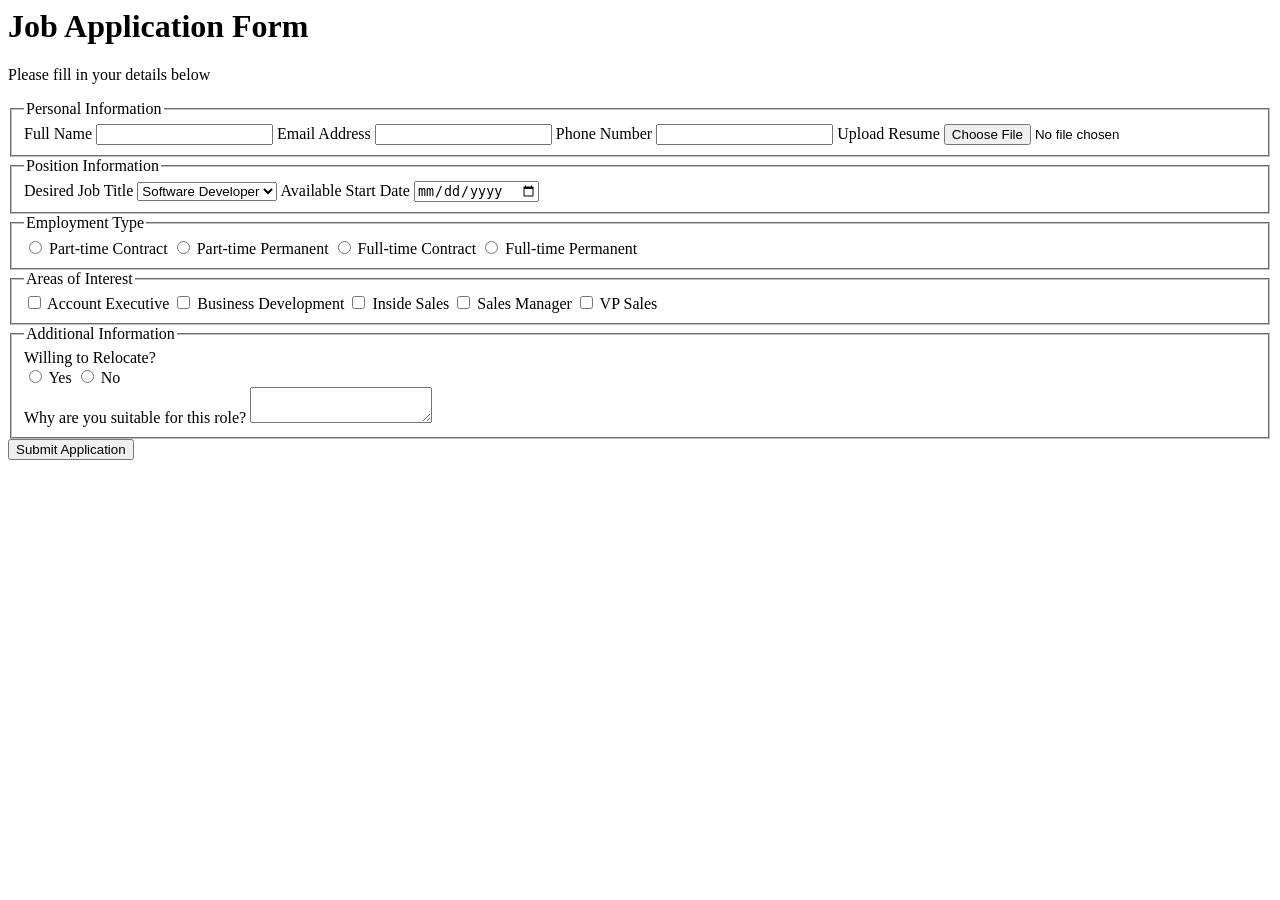
==== index.html @ 7172d6a9 "Changed all code for Better look" ====
<body>
    <div class="container">
        <h1>Job Application Form</h1>
        <p class="subtitle">Please fill in your details below</p>

        <form onsubmit="return validateForm()">
            <fieldset>
                <legend>Personal Information</legend>

                <label for="fullname">Full Name</label>
                <input type="text" id="fullname" name="fullname">

                <label for="email">Email Address</label>
                <input type="email" id="email" name="email">

                <label for="telephone">Phone Number</label>
                <input type="tel" id="telephone" name="telephone">

                <label for="resume">Upload Resume</label>
                <input type="file" id="resume" name="resume">
            </fieldset>

            <fieldset>
                <legend>Position Information</legend>

                <label for="jobtitle">Desired Job Title</label>
                <select id="jobtitle" name="jobtitle">
                    <option>Software Developer</option>
                    <option>Web Designer</option>
                    <option>Data Analyst</option>
                </select>

                <label for="startdate">Available Start Date</label>
                <input type="date" id="startdate" name="startdate">
            </fieldset>

            <fieldset>
                <legend>Employment Type</legend>
                <div class="radio-group">
                    <label><input type="radio" name="employment"> Part-time Contract</label>
                    <label><input type="radio" name="employment"> Part-time Permanent</label>
                    <label><input type="radio" name="employment"> Full-time Contract</label>
                    <label><input type="radio" name="employment"> Full-time Permanent</label>
                </div>
            </fieldset>

            <fieldset>
                <legend>Areas of Interest</legend>
                <div class="checkbox-group">
                    <label><input type="checkbox"> Account Executive</label>
                    <label><input type="checkbox"> Business Development</label>
                    <label><input type="checkbox"> Inside Sales</label>
                    <label><input type="checkbox"> Sales Manager</label>
                    <label><input type="checkbox"> VP Sales</label>
                </div>
            </fieldset>

            <fieldset>
                <legend>Additional Information</legend>

                <label>Willing to Relocate?</label>
                <div class="radio-group">
                    <label><input type="radio" name="relocate"> Yes</label>
                    <label><input type="radio" name="relocate"> No</label>
                </div>

                <label for="message">Why are you suitable for this role?</label>
                <textarea id="message" name="message"></textarea>
            </fieldset>

            <button type="submit">Submit Application</button>
        </form>
    </div>
</body>
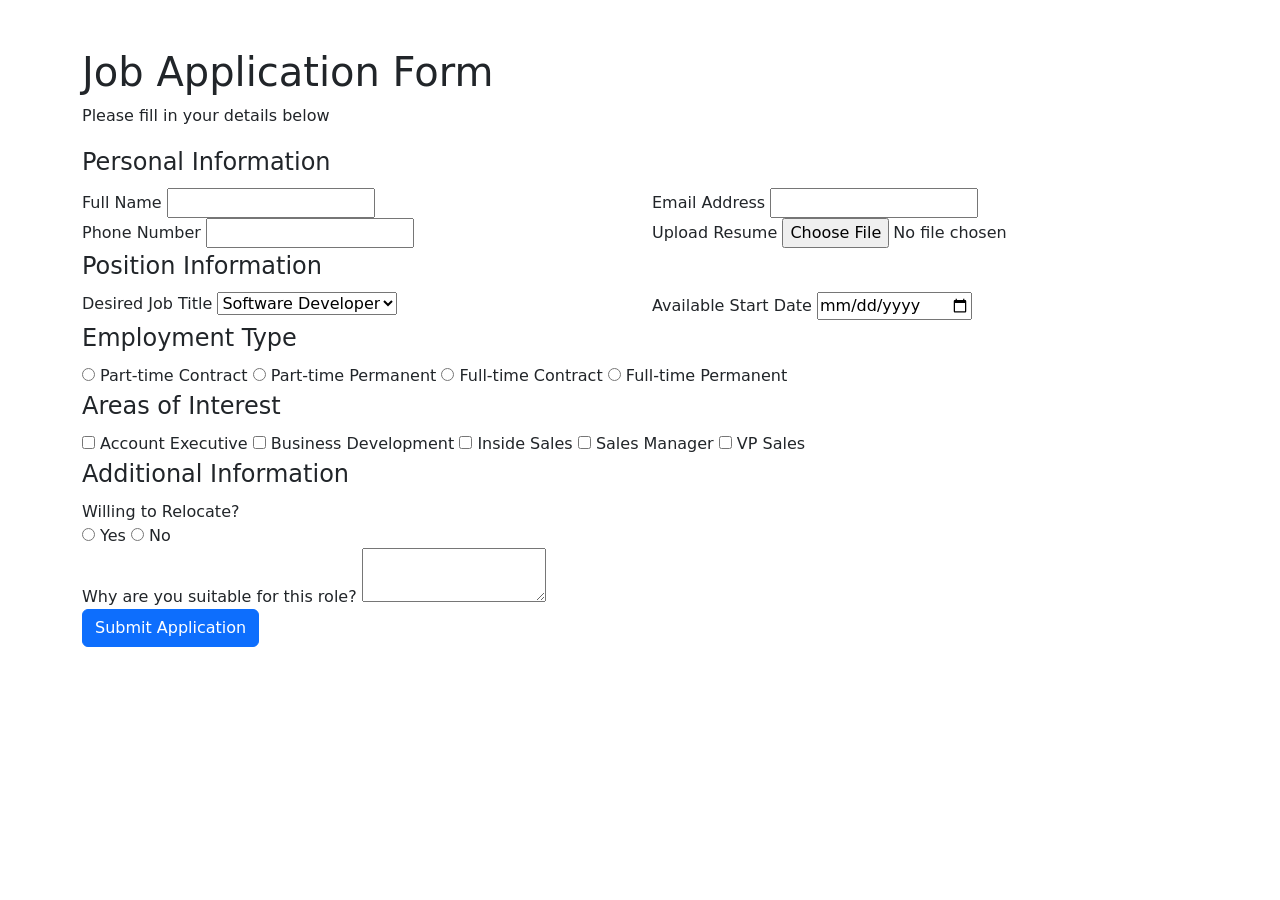
==== commit 2e0b64e2: "Bootstrap Fix test" ====
--- a/index.html
+++ b/index.html
@@ -1,74 +1,107 @@
+<!DOCTYPE html>
+<html lang="en">
+<head>
+    <meta charset="UTF-8">
+    <meta name="viewport" content="width=device-width, initial-scale=1.0">
+    <title>Job Application Form</title>
+
+    <link href="https://cdn.jsdelivr.net/npm/bootstrap@5.3.3/dist/css/bootstrap.min.css" rel="stylesheet">
+    <link rel="stylesheet" href="style.css">
+</head>
 <body>
-    <div class="container">
-        <h1>Job Application Form</h1>
-        <p class="subtitle">Please fill in your details below</p>
+    <div class="container py-5">
+        <div class="form-card">
+            <h1>Job Application Form</h1>
+            <p class="subtitle">Please fill in your details below</p>
 
-        <form onsubmit="return validateForm()">
-            <fieldset>
-                <legend>Personal Information</legend>
+            <form onsubmit="return validateForm()">
+                <fieldset>
+                    <legend>Personal Information</legend>
 
-                <label for="fullname">Full Name</label>
-                <input type="text" id="fullname" name="fullname">
+                    <div class="row">
+                        <div class="col-md-6">
+                            <label for="fullname">Full Name</label>
+                            <input type="text" id="fullname" name="fullname">
+                        </div>
 
-                <label for="email">Email Address</label>
-                <input type="email" id="email" name="email">
+                        <div class="col-md-6">
+                            <label for="email">Email Address</label>
+                            <input type="email" id="email" name="email">
+                        </div>
+                    </div>
 
-                <label for="telephone">Phone Number</label>
-                <input type="tel" id="telephone" name="telephone">
+                    <div class="row">
+                        <div class="col-md-6">
+                            <label for="telephone">Phone Number</label>
+                            <input type="tel" id="telephone" name="telephone">
+                        </div>
 
-                <label for="resume">Upload Resume</label>
-                <input type="file" id="resume" name="resume">
-            </fieldset>
+                        <div class="col-md-6">
+                            <label for="resume">Upload Resume</label>
+                            <input type="file" id="resume" name="resume">
+                        </div>
+                    </div>
+                </fieldset>
 
-            <fieldset>
-                <legend>Position Information</legend>
+                <fieldset>
+                    <legend>Position Information</legend>
 
-                <label for="jobtitle">Desired Job Title</label>
-                <select id="jobtitle" name="jobtitle">
-                    <option>Software Developer</option>
-                    <option>Web Designer</option>
-                    <option>Data Analyst</option>
-                </select>
+                    <div class="row">
+                        <div class="col-md-6">
+                            <label for="jobtitle">Desired Job Title</label>
+                            <select id="jobtitle" name="jobtitle">
+                                <option>Software Developer</option>
+                                <option>Web Designer</option>
+                                <option>Data Analyst</option>
+                            </select>
+                        </div>
 
-                <label for="startdate">Available Start Date</label>
-                <input type="date" id="startdate" name="startdate">
-            </fieldset>
+                        <div class="col-md-6">
+                            <label for="startdate">Available Start Date</label>
+                            <input type="date" id="startdate" name="startdate">
+                        </div>
+                    </div>
+                </fieldset>
 
-            <fieldset>
-                <legend>Employment Type</legend>
-                <div class="radio-group">
-                    <label><input type="radio" name="employment"> Part-time Contract</label>
-                    <label><input type="radio" name="employment"> Part-time Permanent</label>
-                    <label><input type="radio" name="employment"> Full-time Contract</label>
-                    <label><input type="radio" name="employment"> Full-time Permanent</label>
-                </div>
-            </fieldset>
+                <fieldset>
+                    <legend>Employment Type</legend>
+                    <div class="radio-group">
+                        <label><input type="radio" name="employment"> Part-time Contract</label>
+                        <label><input type="radio" name="employment"> Part-time Permanent</label>
+                        <label><input type="radio" name="employment"> Full-time Contract</label>
+                        <label><input type="radio" name="employment"> Full-time Permanent</label>
+                    </div>
+                </fieldset>
 
-            <fieldset>
-                <legend>Areas of Interest</legend>
-                <div class="checkbox-group">
-                    <label><input type="checkbox"> Account Executive</label>
-                    <label><input type="checkbox"> Business Development</label>
-                    <label><input type="checkbox"> Inside Sales</label>
-                    <label><input type="checkbox"> Sales Manager</label>
-                    <label><input type="checkbox"> VP Sales</label>
-                </div>
-            </fieldset>
+                <fieldset>
+                    <legend>Areas of Interest</legend>
+                    <div class="checkbox-group">
+                        <label><input type="checkbox"> Account Executive</label>
+                        <label><input type="checkbox"> Business Development</label>
+                        <label><input type="checkbox"> Inside Sales</label>
+                        <label><input type="checkbox"> Sales Manager</label>
+                        <label><input type="checkbox"> VP Sales</label>
+                    </div>
+                </fieldset>
 
-            <fieldset>
-                <legend>Additional Information</legend>
+                <fieldset>
+                    <legend>Additional Information</legend>
 
-                <label>Willing to Relocate?</label>
-                <div class="radio-group">
-                    <label><input type="radio" name="relocate"> Yes</label>
-                    <label><input type="radio" name="relocate"> No</label>
-                </div>
+                    <label>Willing to Relocate?</label>
+                    <div class="radio-group">
+                        <label><input type="radio" name="relocate"> Yes</label>
+                        <label><input type="radio" name="relocate"> No</label>
+                    </div>
 
-                <label for="message">Why are you suitable for this role?</label>
-                <textarea id="message" name="message"></textarea>
-            </fieldset>
+                    <label for="message">Why are you suitable for this role?</label>
+                    <textarea id="message" name="message"></textarea>
+                </fieldset>
 
-            <button type="submit">Submit Application</button>
-        </form>
+                <button type="submit" class="btn btn-primary submit-btn">Submit Application</button>
+            </form>
+        </div>
     </div>
-</body>+
+    <script src="https://cdn.jsdelivr.net/npm/bootstrap@5.3.3/dist/js/bootstrap.bundle.min.js"></script>
+</body>
+</html>
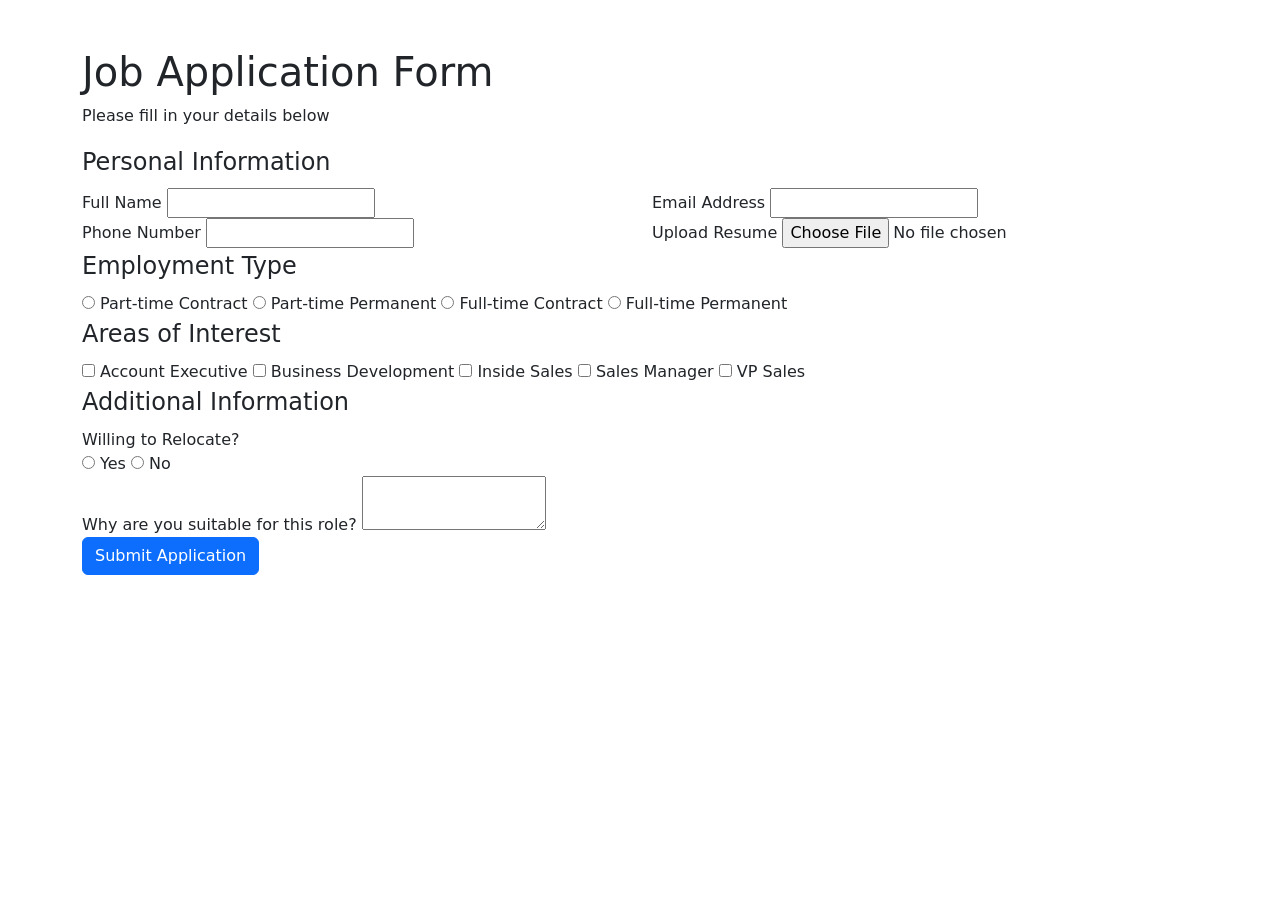
==== commit e05a2b8f: "Bootstrap Fix test" ====
--- a/index.html
+++ b/index.html
@@ -44,26 +44,6 @@
                 </fieldset>
 
                 <fieldset>
-                    <legend>Position Information</legend>
-
-                    <div class="row">
-                        <div class="col-md-6">
-                            <label for="jobtitle">Desired Job Title</label>
-                            <select id="jobtitle" name="jobtitle">
-                                <option>Software Developer</option>
-                                <option>Web Designer</option>
-                                <option>Data Analyst</option>
-                            </select>
-                        </div>
-
-                        <div class="col-md-6">
-                            <label for="startdate">Available Start Date</label>
-                            <input type="date" id="startdate" name="startdate">
-                        </div>
-                    </div>
-                </fieldset>
-
-                <fieldset>
                     <legend>Employment Type</legend>
                     <div class="radio-group">
                         <label><input type="radio" name="employment"> Part-time Contract</label>
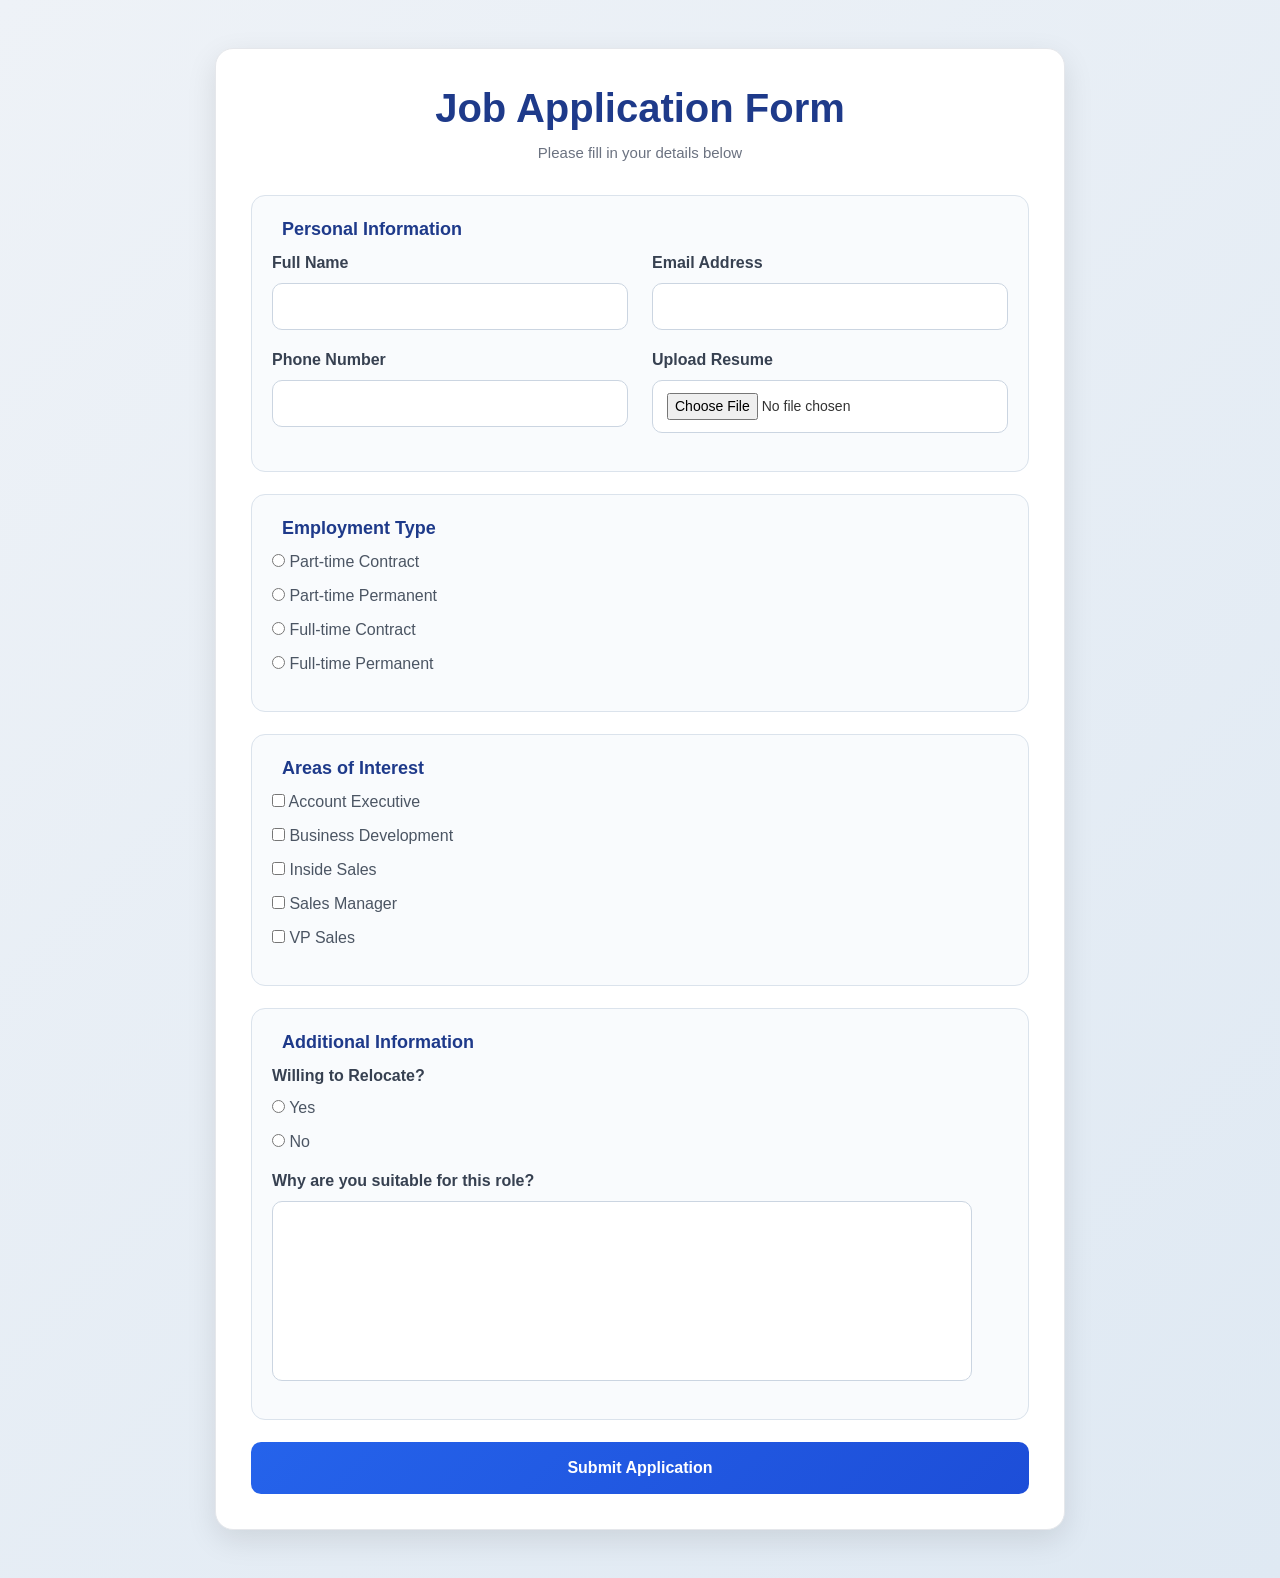
==== commit 8ba621aa: "Validate" ====
--- a/index.html
+++ b/index.html
@@ -6,7 +6,8 @@
     <title>Job Application Form</title>
 
     <link href="https://cdn.jsdelivr.net/npm/bootstrap@5.3.3/dist/css/bootstrap.min.css" rel="stylesheet">
-    <link rel="stylesheet" href="style.css">
+    <link rel="stylesheet" href="Styles.css">
+    <script src="Validate.js"></script>
 </head>
 <body>
     <div class="container py-5">
@@ -20,8 +21,8 @@
 
                     <div class="row">
                         <div class="col-md-6">
-                            <label for="fullname">Full Name</label>
-                            <input type="text" id="fullname" name="fullname">
+                            <label for="name">Full Name</label>
+                            <input type="text" id="name" name="fullname">
                         </div>
 
                         <div class="col-md-6">
@@ -32,8 +33,8 @@
 
                     <div class="row">
                         <div class="col-md-6">
-                            <label for="telephone">Phone Number</label>
-                            <input type="tel" id="telephone" name="telephone">
+                            <label for="phone">Phone Number</label>
+                            <input type="tel" id="phone" name="phone">
                         </div>
 
                         <div class="col-md-6">
--- a/Styles.css
+++ b/Styles.css
@@ -0,0 +1,133 @@
+body {
+    font-family: "Segoe UI", Arial, sans-serif;
+    background: linear-gradient(135deg, #eef2f7, #dfe9f3);
+    margin: 0;
+    color: #333;
+}
+
+.form-card {
+    max-width: 850px;
+    margin: auto;
+    background: #ffffff;
+    padding: 35px;
+    border-radius: 18px;
+    box-shadow: 0 10px 30px rgba(0, 0, 0, 0.10);
+    border: 1px solid #e5e7eb;
+}
+
+h1 {
+    text-align: center;
+    margin-bottom: 10px;
+    color: #1e3a8a;
+    font-weight: 700;
+}
+
+.subtitle {
+    text-align: center;
+    color: #6b7280;
+    margin-bottom: 30px;
+    font-size: 15px;
+}
+
+fieldset {
+    border: 1px solid #dbe3ec;
+    border-radius: 14px;
+    padding: 20px;
+    margin-bottom: 22px;
+    background: #f9fbfd;
+}
+
+legend {
+    font-weight: 700;
+    color: #1e3a8a;
+    font-size: 18px;
+    padding: 0 10px;
+    width: auto;
+}
+
+label {
+    display: block;
+    margin-bottom: 8px;
+    font-weight: 600;
+    color: #374151;
+}
+
+input[type="text"],
+input[type="email"],
+input[type="tel"],
+input[type="date"],
+input[type="file"],
+select,
+textarea {
+    width: 100%;
+    padding: 12px 14px;
+    margin-bottom: 18px;
+    border: 1px solid #cbd5e1;
+    border-radius: 10px;
+    font-size: 14px;
+    box-sizing: border-box;
+    background: #fff;
+    transition: all 0.2s ease;
+}
+
+input:focus,
+select:focus,
+textarea:focus {
+    border-color: #2563eb;
+    outline: none;
+    box-shadow: 0 0 0 3px rgba(37, 99, 235, 0.15);
+}
+
+textarea {
+    min-height: 110px;
+    resize: none;
+}
+
+.radio-group,
+.checkbox-group {
+    margin-bottom: 15px;
+}
+
+.radio-group label,
+.checkbox-group label {
+    display: block;
+    font-weight: 500;
+    margin-bottom: 10px;
+    color: #4b5563;
+}
+
+label[for="message"] {
+    display: block;
+    margin-bottom: 8px;
+}
+
+#message {
+    display: block;
+    width: 700px;
+    height: 180px;
+    resize: none;
+}
+
+.submit-btn {
+    width: 100%;
+    padding: 14px;
+    font-size: 16px;
+    font-weight: 600;
+    border-radius: 10px;
+    background: linear-gradient(135deg, #2563eb, #1d4ed8);
+    border: none;
+}
+
+.submit-btn:hover {
+    background: linear-gradient(135deg, #1d4ed8, #1e40af);
+}
+
+@media (max-width: 768px) {
+    .form-card {
+        padding: 20px;
+    }
+
+    h1 {
+        font-size: 28px;
+    }
+}
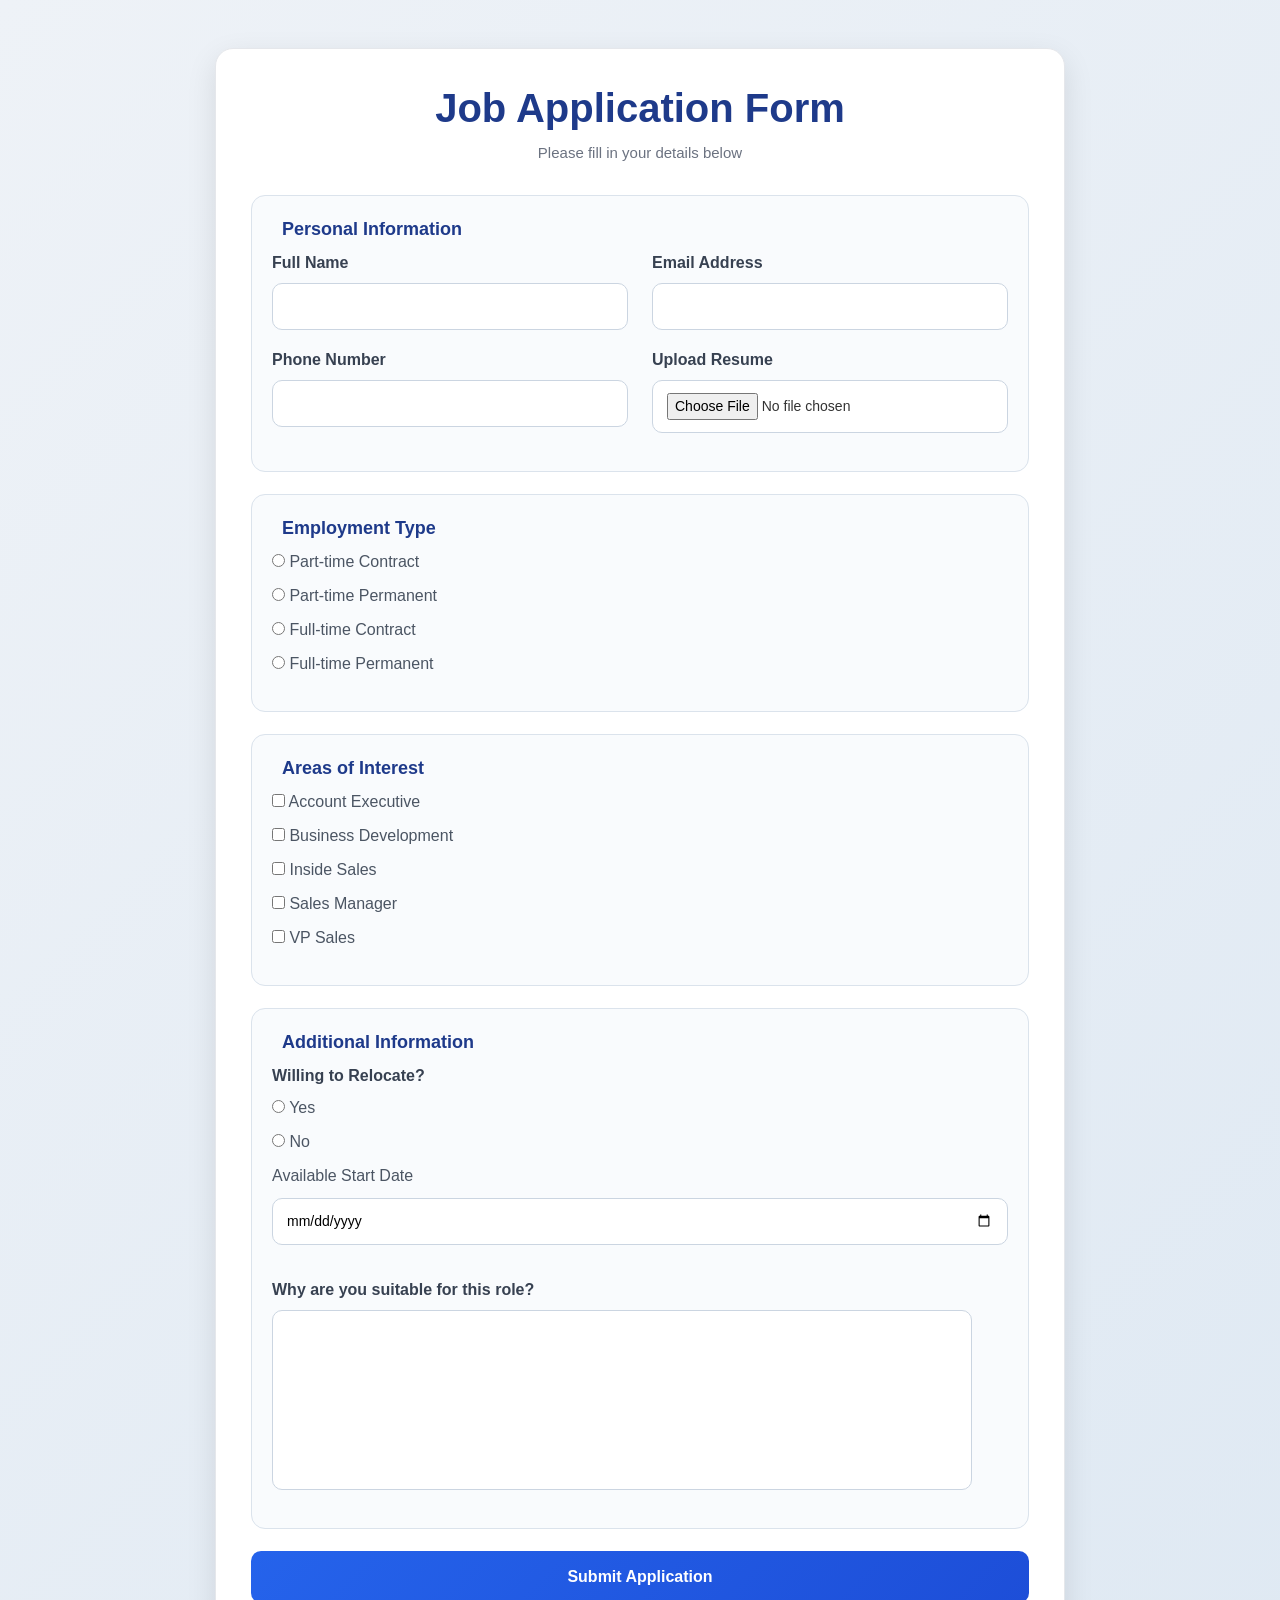
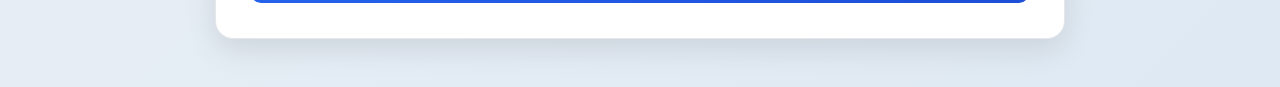
==== commit cca98b5d: "Validate" ====
--- a/index.html
+++ b/index.html
@@ -57,11 +57,11 @@
                 <fieldset>
                     <legend>Areas of Interest</legend>
                     <div class="checkbox-group">
-                        <label><input type="checkbox"> Account Executive</label>
-                        <label><input type="checkbox"> Business Development</label>
-                        <label><input type="checkbox"> Inside Sales</label>
-                        <label><input type="checkbox"> Sales Manager</label>
-                        <label><input type="checkbox"> VP Sales</label>
+                        <label><input type="checkbox" name="interest"> Account Executive</label>
+                        <label><input type="checkbox" name="interest"> Business Development</label>
+                        <label><input type="checkbox" name="interest"> Inside Sales</label>
+                        <label><input type="checkbox" name="interest"> Sales Manager</label>
+                        <label><input type="checkbox" name="interest"> VP Sales</label>
                     </div>
                 </fieldset>
 
@@ -72,6 +72,8 @@
                     <div class="radio-group">
                         <label><input type="radio" name="relocate"> Yes</label>
                         <label><input type="radio" name="relocate"> No</label>
+                        <label for="startdate">Available Start Date</label>
+                        <input type="date" id="startdate" name="startdate">
                     </div>
 
                     <label for="message">Why are you suitable for this role?</label>
